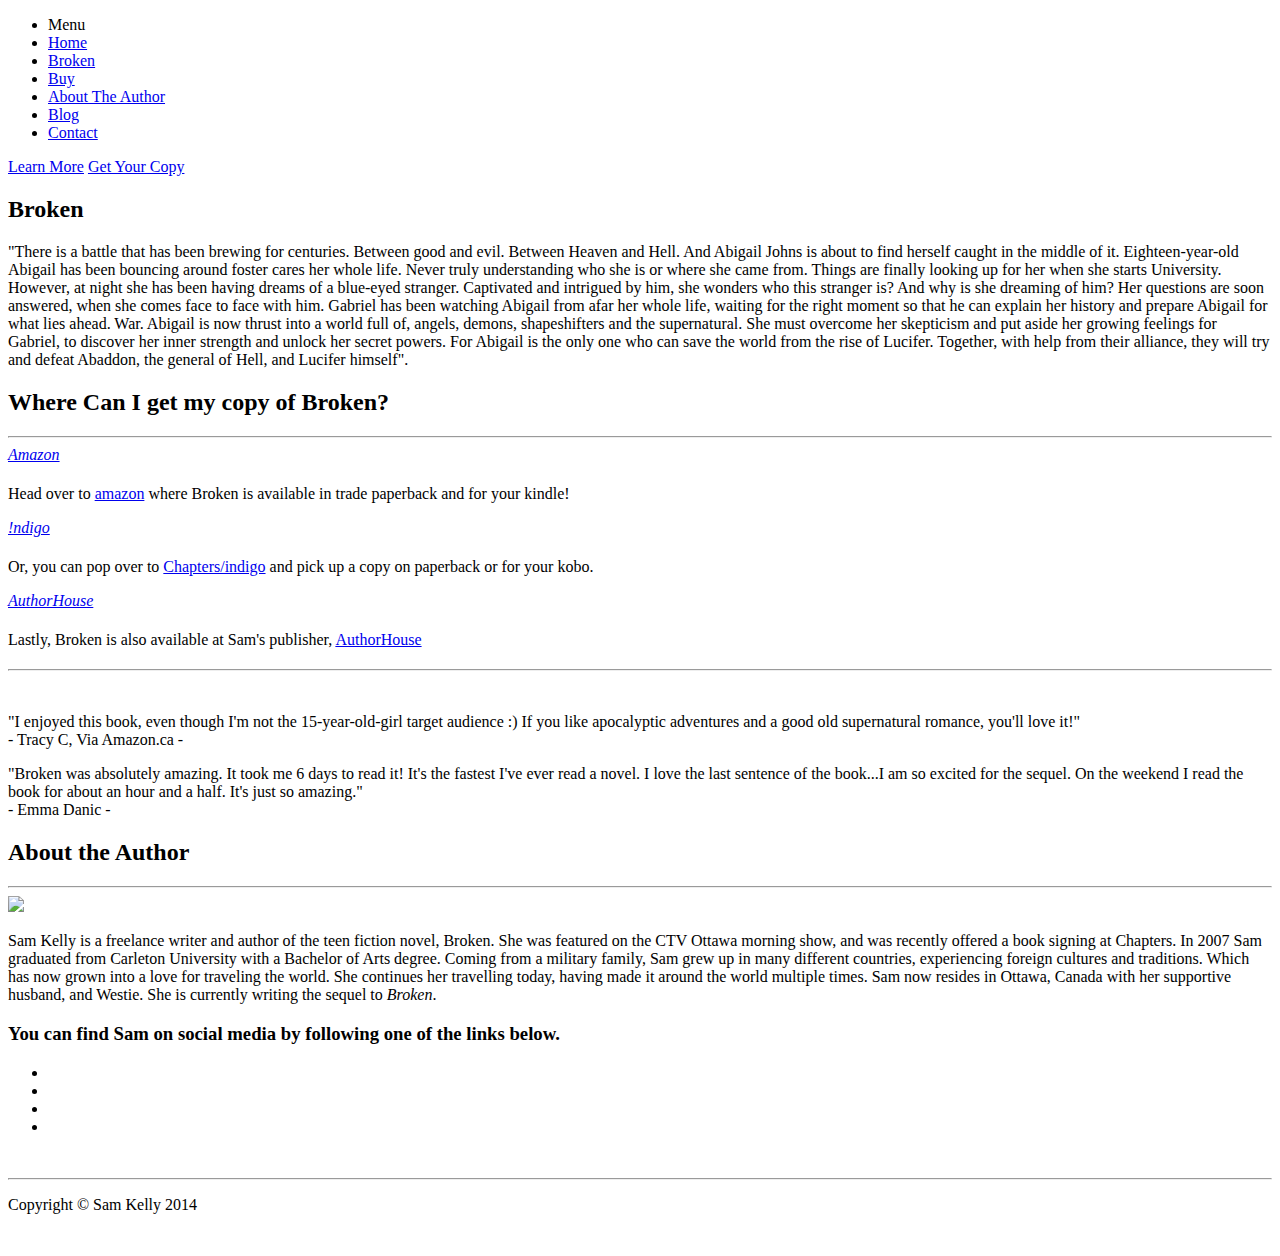
==== index.html @ 960507c9 "index.html" ====
<!DOCTYPE html>
<html lang="en">
  <head>
    <meta charset="utf-8">
    <meta name="viewport" content="width=device-width, initial-scale=1.0">
    <meta name="description" content="">
    <meta name="author" content="">

    <title>Broken By Sam Kelly</title>

    <!-- Bootstrap core CSS -->
    <link href="css/bootstrap.css" rel="stylesheet">

    <!-- Add custom CSS here -->
    <link href="css/style.css" rel="stylesheet">
    <link href="font-awesome/css/font-awesome.min.css" rel="stylesheet">
  </head>

  <body>

    <!-- Side Menu -->
    <a id="menu-toggle" href="#" class="btn btn-primary btn-lg toggle"><i class="icon-reorder"></i></a>
    <div id="sidebar-wrapper">
      <ul class="sidebar-nav">
        <a id="menu-close" href="#" class="btn btn-default btn-lg pull-right toggle"><i class="icon-remove"></i></a>
        <li class="sidebar-brand">Menu</li>
        <li><a href="#top">Home</a></li>
        <li><a href="#intro">Broken</a></li>
        <li><a href="#services">Buy</a></li>
        <li><a href="#portfolio">About The Author</a></li>
        <li><a href="http://www.samkellyauthor.tumblr.com" target="_blank">Blog</a></li>
        <li><a href="#footer">Contact</a></li>
      </ul>
    </div>
    <!-- /Side Menu -->
  
    <!-- Full Page Image Header Area -->
    <div id="top" class="header">
      <div class="vert-text">
        <a href="#intro" id="btn-learn" class="btn btn-default btn-lg">Learn More</a>
        <a href="http://www.amazon.ca/dp/1481742116" target="_blank" id="btn-buy" class="btn btn-primary btn-lg">Get Your Copy</a>
      </div>
    </div>
    <!-- /Full Page Image Header Area -->
  
    <!-- Intro -->
    <div id="intro" class="intro">
      <div class="container">
        <div class="row">
          <div class="col-md-8 col-md-offset-2 text-center">
            <h2>Broken</h2>
            <p class="lead">"There is a battle that has been brewing for centuries. Between good and evil. Between Heaven and Hell. And Abigail Johns is about to find herself caught in the middle of it.

Eighteen-year-old Abigail has been bouncing around foster cares her whole life. Never truly understanding who she is or where she came from. Things are finally looking up for her when she starts University. However, at night she has been having dreams of a blue-eyed stranger. Captivated and intrigued by him, she wonders who this stranger is? And why is she dreaming of him? Her questions are soon answered, when she comes face to face with him.

Gabriel has been watching Abigail from afar her whole life, waiting for the right moment so that he can explain her history and prepare Abigail for what lies ahead.

War.

Abigail is now thrust into a world full of, angels, demons, shapeshifters and the supernatural. She must overcome her skepticism and put aside her growing feelings for Gabriel, to discover her inner strength and unlock her secret powers. For Abigail is the only one who can save the world from the rise of Lucifer.

Together, with help from their alliance, they will try and defeat Abaddon, the general of Hell, and Lucifer himself"<a target="_blank" href="http://join.deathtothestockphoto.com/"></a>.</p>
          </div>
        </div>
      </div>
    </div>
    <!-- /Intro -->
  
    <!-- Services -->
    <div id="services" class="services">
      <div class="container">
        <div class="row">
          <div class="col-md-6 col-md-offset-3 text-center">
            <h2>Where Can I get my copy of Broken?</h2>
            <hr>
          </div>
        </div>
        <div class="row">
          <div class="col-md-2 col-md-offset-3 text-center">
            <div class="service-item">
              <a href="http://www.amazon.ca/dp/1481742116" target="_blank"><i class="service-icon">Amazon</i></a>
              <h4></h4>
              <p>Head over to <a href="http://www.amazon.ca/dp/1481742116" target="_blank">amazon</a> where Broken is available in trade paperback and for your kindle!</p>
            </div>
          </div>
          <div class="col-md-2 text-center">
            <div class="service-item">
              <a href="http://www.chapters.indigo.ca/books/broken/9781481742115-item.html" target="_blank"><i class="service-icon">!ndigo</i></a>
              <h4></h4>
              <p>Or, you can pop over to <a href="http://www.chapters.indigo.ca/books/broken/9781481742115-item.html" target="_blank">Chapters/indigo</a> and pick up a copy on paperback or for your kobo.</p>
            </div>
          </div>
          <div class="col-md-2 text-center">
            <div class="service-item">
              <a href="http://bookstore.authorhouse.com/Products/SKU-000546798/Broken.aspx" target="_blank"><i class="service-icon">AuthorHouse</i></a>
              <h4></h4>
              <p>Lastly, Broken is also available at Sam's publisher, <a href="http://bookstore.authorhouse.com/Products/SKU-000546798/Broken.aspx" target="_blank">AuthorHouse</a></p>
            </div>
          </div>
        </div>
        <div class="row">
          <div class="col-md-8 col-md-offset-2 text-center">
            <h2></h2>
            <hr />
            <br />
            <p class="lead">"I enjoyed this book, even though I'm not the 15-year-old-girl target audience :) If you like apocalyptic adventures and a good old supernatural romance, you'll love it!"<br/>- Tracy C, Via Amazon.ca -</p>
            <p class="lead">"Broken was absolutely amazing. It took me 6 days to read it! It's the fastest I've ever read a novel. I love the last sentence of the book...I am so excited for the sequel. On the weekend I read the book for about an hour and a half. It's just so amazing."
            <br/>- Emma Danic -</p>
          </div>
        </div>
      </div> <!--end of container -->
    </div>
    
    <!-- /Services -->

    <!-- Callout -->
    <!-- /Callout -->

    <!-- Portfolio -->
    <div id ="portfolio" class="portfolio">
      <div class="container">
        <div class="row">
          <div class="col-md-6 col-md-offset-3 text-center">
            <h2>About the Author</h2>
            <hr>
          </div>
        </div>
        <div class="row">
          <div class="col-md-4 col-md-offset-2 text-center">
            <div class="portfolio-item">
              <img class="img-portfolio img-responsive" src="img/samBiopicturesmall.jpg">
            </div>
          </div>
          <div class="col-md-4">
            <div class="portfolio-item text-center">
              <p>
              Sam Kelly is a freelance writer and author of the teen fiction novel, Broken. She was featured on the CTV Ottawa morning show, and was recently offered a book signing at Chapters. In 2007 Sam graduated from Carleton University with a Bachelor of Arts degree. Coming from a military family, Sam grew up in many different countries, experiencing foreign cultures and traditions. Which has now grown into a love for traveling the world. She continues her travelling today, having made it around the world multiple times.
              Sam now resides in Ottawa, Canada with her supportive husband, and Westie. She is currently writing the sequel to <i>Broken</i>.
              </p>
            </div>
          </div>
        </div>
        
      </div>
    </div>
    <!-- /Portfolio -->

    <!-- Call to Action -->
   
    <!-- /Call to Action -->

  <!-- Footer -->
    <footer>
      <div class="container" id="footer">
        <div class="row">
          
          <!-- Contact shit 
          <div class="col-md-4 col-md-offset-4 text-center">
            <h2>Contact Sam</h2>
          </div>
        </div> 

        <br/>   
          
        <div class="row">
          <div class="col-md-4 col-md-offset-1">  
            <form role="form">
              
              <div class="form-group">
                <label for="inputname">Your Name</label>
                <input type="text" class="form-control" id="inputname" placeholder="Name">
              </div>
              <div class="form-group">
                <label for="inputemail">Email address</label>
                <input type="email" class="form-control" id="inputemail" placeholder="Enter email">
              </div>
              <div class="form-group">
                <label for="textarea">Coments</label>
                <textarea type="text" class="form-control" id="textarea" row="3" placeholder="What's on your mind?"></textarea>
              </div>
              <button type="submit" class="btn btn-default" id="sendbtn">Send</button>
            </form>
          </div>  
             -->
          <div class="col-md-4 col-md-offset-4 text-center">
            <h3>You can find Sam on social media by following one of the links below.</h3>
              <ul class="list-inline">
                <li><a href="mailto:samkelly29@hotmail.com" target="_blank"><i class="icon-envelope-alt icon-2x"></i></a></li>
                <li><a href="https://www.facebook.com/SamKellyAuthor" target="_blank"><i class="icon-facebook icon-2x"></i></a></li>
                <li><i class="icon-twitter icon-2x"></i></li>
                <li><a href="http://www.samkellyauthor.tumblr.com" target="_blank"><i class="icon-tumblr icon-2x"></i></a></li>
              </ul>
          </div>
        </div><!--end of row-->
        <br/>
        <div class="row">
          <div class="col-md-6 col-md-offset-3 text-center">
            <hr>
            <p>Copyright &copy; Sam Kelly 2014</p>
            <br/>
          </div>
        </div>
      </div><!--end of footer container-->
    </footer><!--end of footer-->
    <!-- /Footer -->

  <!-- Bootstrap core JavaScript -->
  <!-- Placed at the end of the document so the pages load faster -->
  <script src="js/jquery.js"></script>
  <script src="js/bootstrap.js"></script>

  <!-- Custom JavaScript for the Side Menu - Put in a custom JS file if you want to clean this up -->
  <script>
      $("#menu-close").click(function(e) {
          e.preventDefault();
          $("#sidebar-wrapper").toggleClass("active");
      });
  </script>
  <script>
      $("#menu-toggle").click(function(e) {
          e.preventDefault();
          $("#sidebar-wrapper").toggleClass("active");
      });
  </script>
  <script>
    $(function() {
        $('a[href*=#]:not([href=#])').click(function() {
          if (location.pathname.replace(/^\//,'') == this.pathname.replace(/^\//,'') 
              || location.hostname == this.hostname) {

            var target = $(this.hash);
            target = target.length ? target : $('[name=' + this.hash.slice(1) +']');
            if (target.length) {
              $('html,body').animate({
                scrollTop: target.offset().top
              }, 1000);
              return false;
            }
          }
        });
      });
    </script>


  </body>

</html>
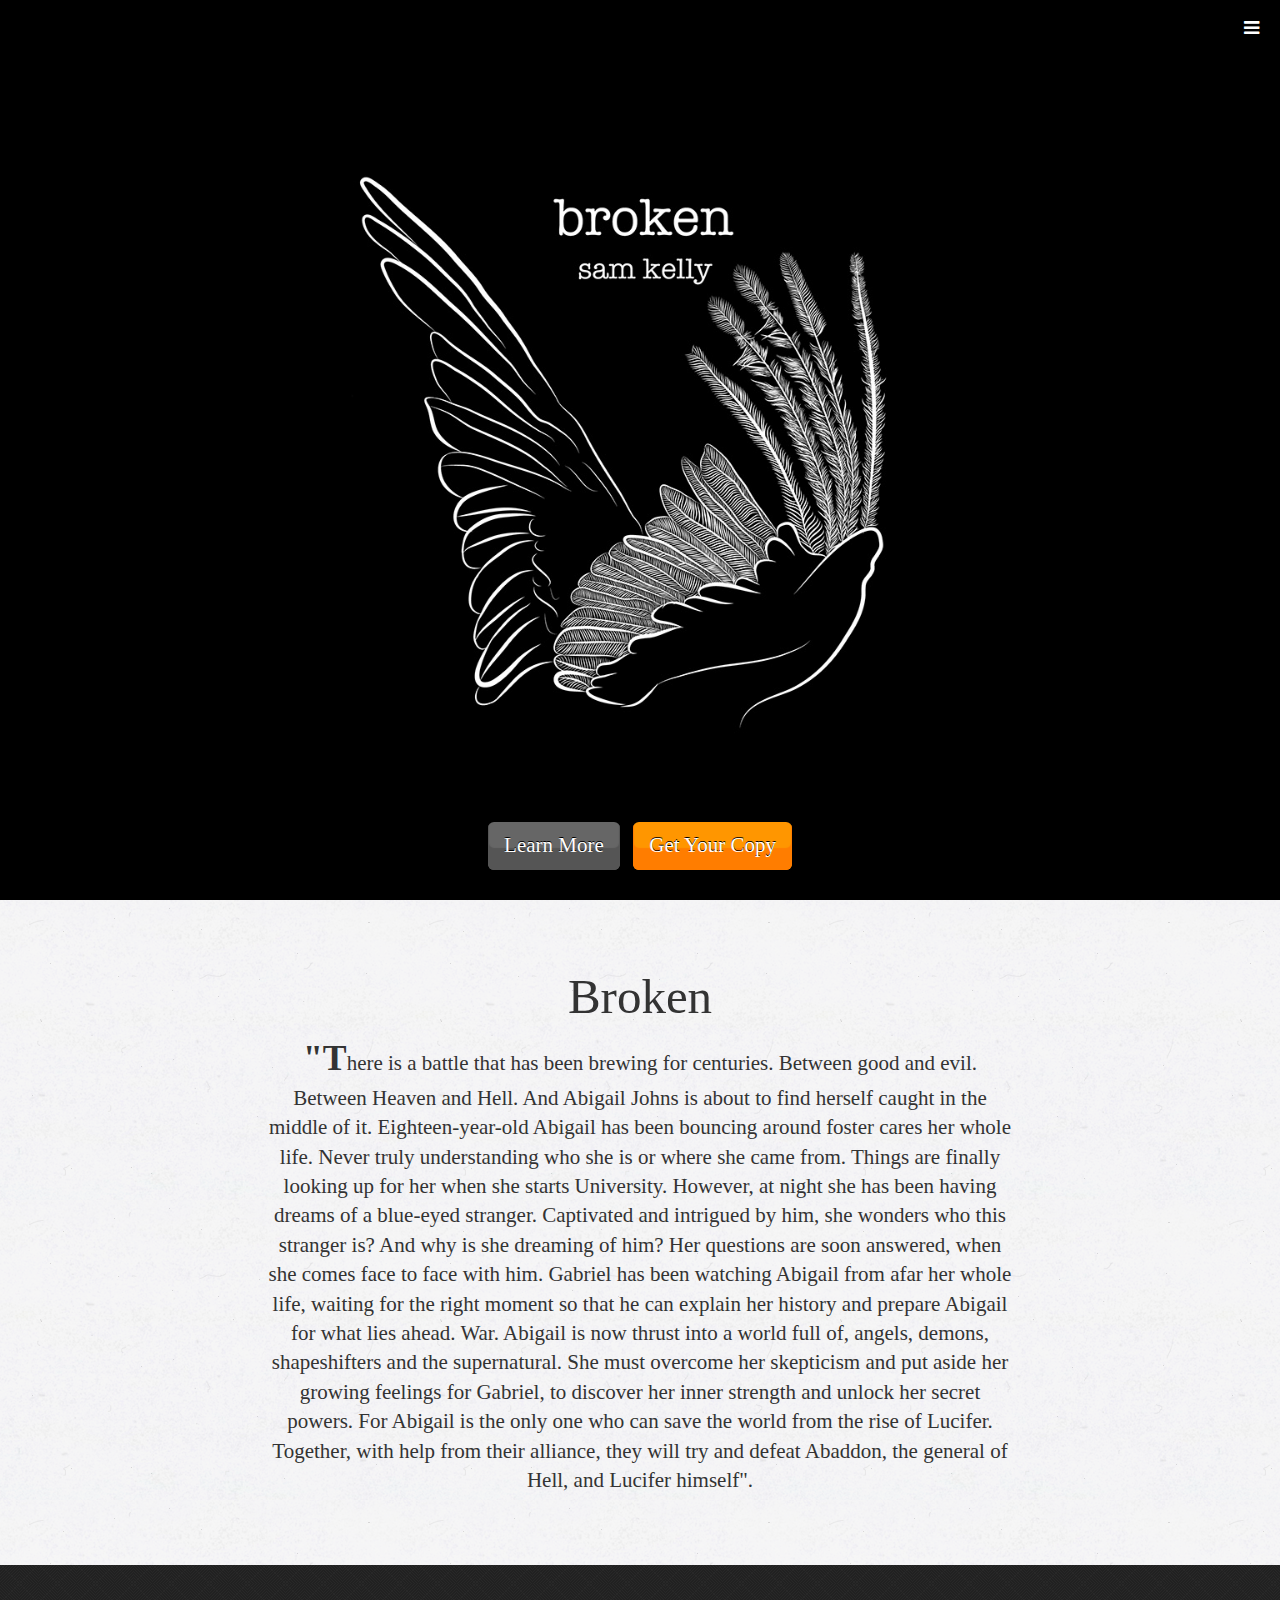
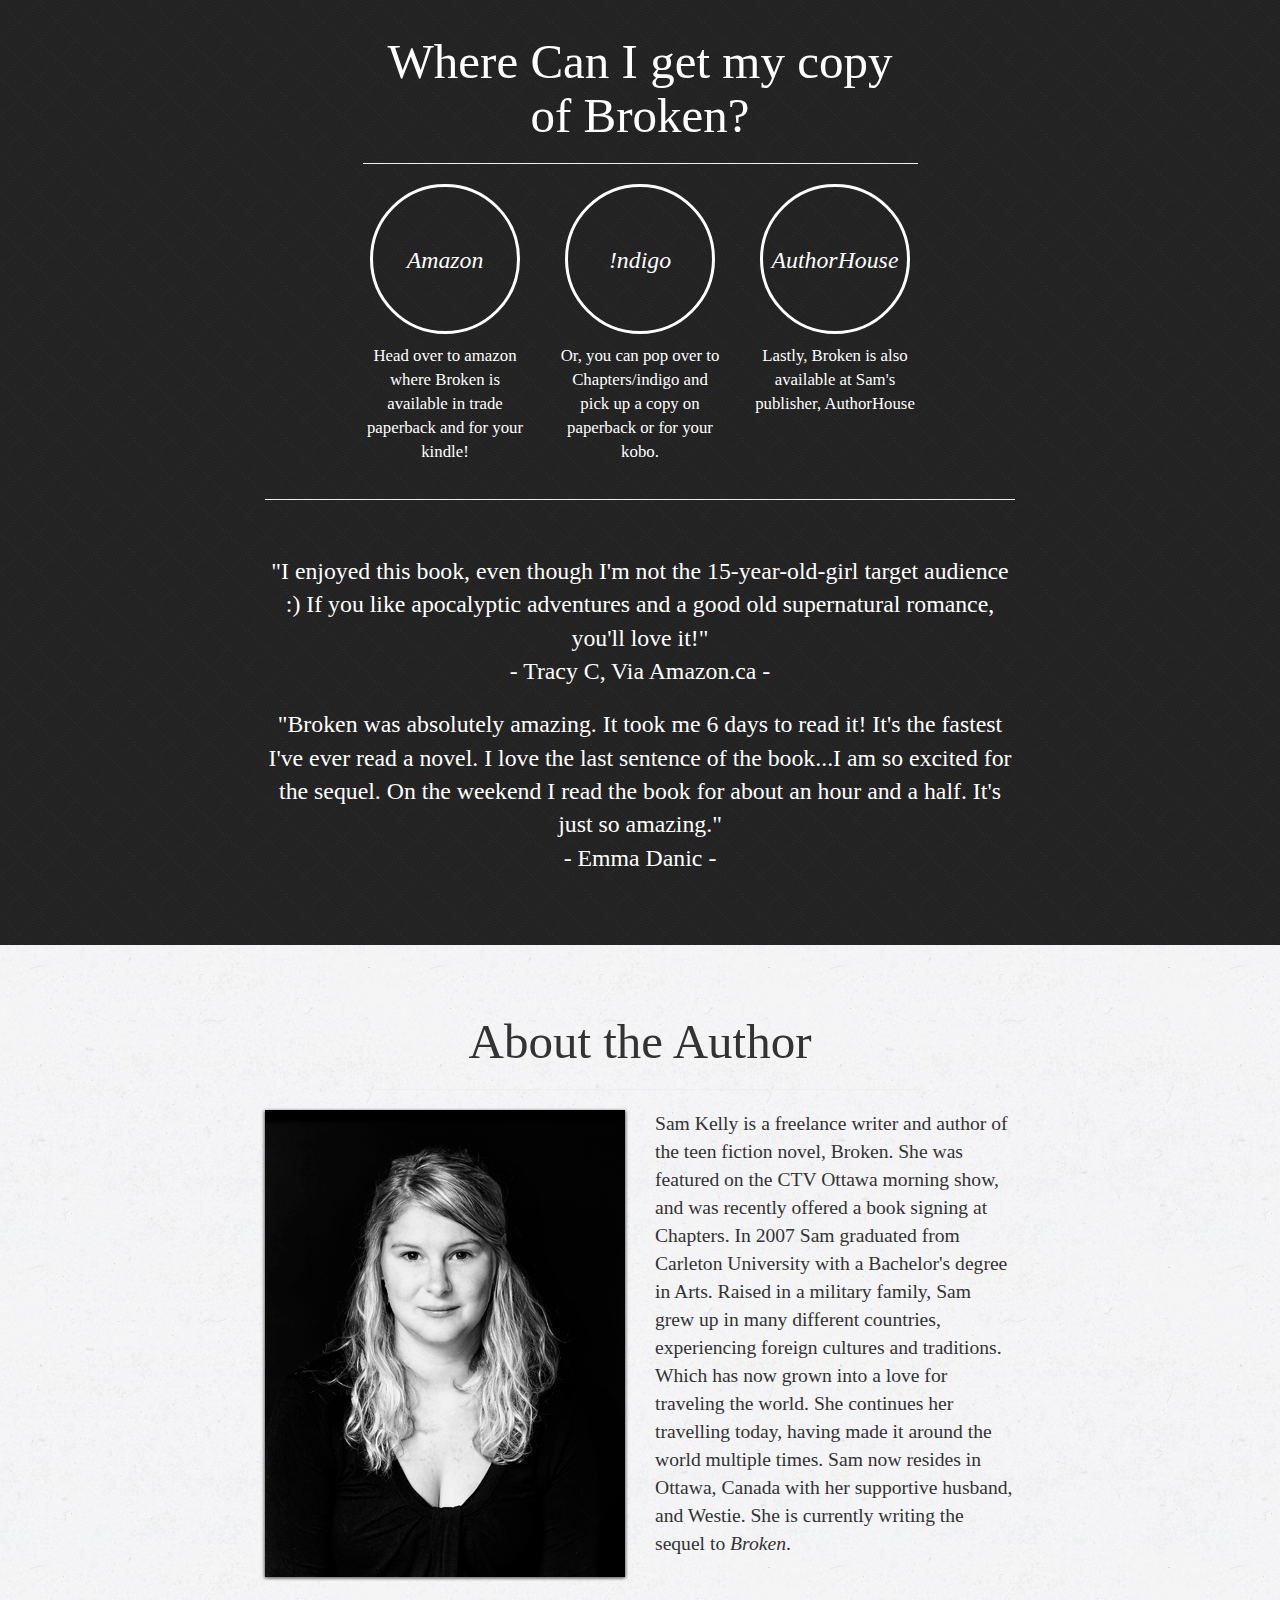
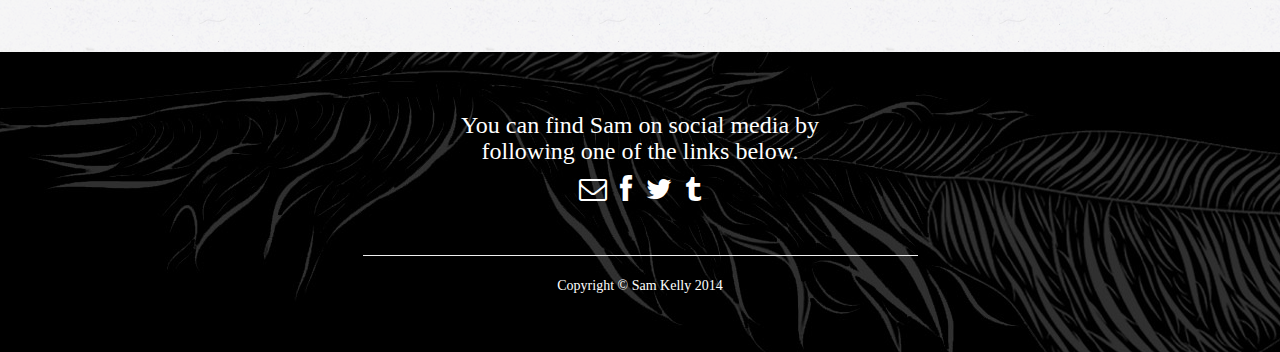
==== commit df1b35fc: "Bio Edit" ====
--- a/index.html
+++ b/index.html
@@ -134,7 +134,7 @@
           <div class="col-md-4">
             <div class="portfolio-item text-center">
               <p>
-              Sam Kelly is a freelance writer and author of the teen fiction novel, Broken. She was featured on the CTV Ottawa morning show, and was recently offered a book signing at Chapters. In 2007 Sam graduated from Carleton University with a Bachelor of Arts degree. Coming from a military family, Sam grew up in many different countries, experiencing foreign cultures and traditions. Which has now grown into a love for traveling the world. She continues her travelling today, having made it around the world multiple times.
+              Sam Kelly is a freelance writer and author of the teen fiction novel, Broken. She was featured on the CTV Ottawa morning show, and was recently offered a book signing at Chapters. In 2007 Sam graduated from Carleton University with a Bachelor's degree in Arts. Raised in a military family, Sam grew up in many different countries, experiencing foreign cultures and traditions. Which has now grown into a love for traveling the world. She continues her travelling today, having made it around the world multiple times.
               Sam now resides in Ottawa, Canada with her supportive husband, and Westie. She is currently writing the sequel to <i>Broken</i>.
               </p>
             </div>
--- a/css/style.css
+++ b/css/style.css
@@ -0,0 +1,356 @@
+/* Background images courtesy of www.subtlepatterns.com 
+    awesome stuff there. Check em out! */
+
+/* Global Styles */
+
+html,
+body {
+  height: 100%;
+  width: 100%;
+  font-family: Times, serif;
+}
+
+a {
+  outline: 0;
+}
+a:hover, a:active, a:focus {
+  outline: 0;
+}
+
+h1,h2,h3,h4,h5,h6 {
+  font-family: Times, serif;
+}
+
+h2 {
+  font-size: 3.5em;
+}
+
+.vert-text {
+  display: table-cell;
+  vertical-align: middle;
+  text-align: center;
+}
+
+.vert-text h1 {
+  padding: 0;
+  margin: 0;
+  font-size: 5.5em;
+  font-weight: 700;
+  font-family: Times, serif;
+}
+
+/* Side Menu */
+
+#sidebar-wrapper {
+  margin-right: -250px;
+  right: 0;
+  width: 250px;
+  background: rgba(74,74,74,1);
+  position: fixed;
+  height: 100%;
+  overflow-y: auto;
+  z-index: 1000;
+  -webkit-transition: all 0.4s ease 0s;
+  -moz-transition: all 0.4s ease 0s;
+  -ms-transition: all 0.4s ease 0s;
+  -o-transition: all 0.4s ease 0s;
+  transition: all 0.4s ease 0s;
+}
+
+.sidebar-nav {
+  position: absolute;
+  top: 0;
+  width: 250px;
+  list-style: none;
+  margin: 0;
+  padding: 0;
+}
+
+.sidebar-nav li {
+  line-height: 40px;
+  text-indent: 20px;
+}
+
+.sidebar-nav li a {
+  font-size: 1.2em;
+  color: #fff;
+  display: block;
+  text-decoration: none;
+}
+
+.sidebar-nav li a:hover {
+  color: #fff;
+  background: rgba(255,255,255,0.2);
+  text-decoration: none;
+  text-shadow: 0 0 2px #000;
+}
+
+.sidebar-nav li a:active,
+.sidebar-nav li a:focus {
+  text-decoration: none;
+}
+
+.sidebar-nav > .sidebar-brand {
+  height: 55px;
+  line-height: 55px;
+  font-size: 18px;
+  color: #fff;
+
+}
+
+.sidebar-nav > .sidebar-brand a {
+  color: #fff;
+}
+
+.sidebar-nav > .sidebar-brand a:hover {
+  color: #fff;
+  background: none;
+}
+
+#menu-toggle {
+  top: 0;
+  right: 0;
+  position: fixed;
+  z-index: 1;
+  background-color: #000;
+  border: 0px solid #999;
+}
+
+#sidebar-wrapper.active {
+  right: 250px;
+  width: 250px;
+  -webkit-transition: all 0.4s ease 0s;
+  -moz-transition: all 0.4s ease 0s;
+  -ms-transition: all 0.4s ease 0s;
+  -o-transition: all 0.4s ease 0s;
+  transition: all 0.4s ease 0s;
+}
+
+.toggle {
+  margin: 5px 5px 0 0;
+}
+i.icon-reorder {
+  vertical-align: middle;
+}
+i.icon-remove {
+  color: #999;
+  vertical-align: middle;
+}
+
+/* Full Page Image Header Area */
+
+.header {
+  display: table;
+  height: 100%;
+  width: 100%;
+  position: relative;
+  background: url(../img/bg-broken.jpg) no-repeat center center fixed; 
+  -webkit-background-size: cover;
+  -moz-background-size: cover;
+  -o-background-size: cover;
+  background-size: cover;
+}
+
+.header .vert-text {
+  vertical-align: bottom;
+}
+#coverh1 {
+  font-size: 1em;
+  color: rgba(255, 255, 255, 1);
+  font-family: Times, serif;
+  text-shadow:
+    -1px -1px 0 #000,
+    1px -1px 0 #000,
+    -1px 1px 0 #000,
+    1px 1px 0 #000;
+}
+
+#btn-learn {
+  font-size: 1.5em;
+  background-color: #666;
+  color: #fff;
+  border: 0px solid black;
+  margin: 0 5px 30px 15px;
+  font-family: Times, serif;
+  text-shadow: 0 -1px 0px #000;
+  box-shadow: inset 0 -21px 1px 1px #555;
+  
+}
+
+#btn-buy {
+  font-size: 1.5em;
+  background-color: rgba(255,150,0,1);
+  border: 0px solid black;
+  margin: 0 15px 30px 5px;
+  font-family: Times, serif;
+  text-shadow: 0 -1px 0 #000;
+  box-shadow: inset 0 -21px 1px 1px rgba(255,125,0,1);
+}
+
+#btn-learn:hover {
+  text-shadow: 1px 3px 4px #000;
+}
+#btn-buy:hover {
+  text-shadow: 1px 1px 2px #000;
+}
+/* Intro */
+
+.intro {
+  background: url(../img/dust.png);
+  padding: 50px 0;
+}
+
+.intro p:first-letter {
+  font-weight: bold;
+  font-size: 1.7em;
+}
+
+/* Services */
+
+.services {
+  background: url(../img/black_lozenge.png);
+  opacity: 0.97;
+  padding: 50px 0;
+  color: #ffffff;
+}
+
+.service-item {
+  margin-bottom: 15px;
+}
+.service-item p {
+  font-size: 1.2em;
+}
+
+i.service-icon {
+  border: 3px solid #ffffff;
+  border-radius: 50%;
+  display: inline-block;
+  font-size: 1.7em;
+  width: 150px;
+  height: 150px;
+  line-height: 147px;
+  vertical-align: middle; 
+  text-align: center;
+  transition: all .1s ease-in-out;
+}
+
+a {
+  color: #fff;
+}
+
+a:visited {
+  color: #fff;
+}
+
+i.service-icon:hover {
+  font-size: 1.9em;
+  color: #fff;
+  border: 0;
+}
+
+.services p.lead {
+  margin-top: 15px;
+  font-size: 1.7em;
+}
+
+/* Callout */
+
+/* Portfolio */
+
+.portfolio {
+  background: url(../img/dust.png);
+  padding: 50px 0;
+}
+
+.portfolio-item {
+  margin-bottom: 25px;
+}
+
+.portfolio-item p  {
+  text-align: left;
+  font-size: 1.4em;
+}
+
+
+.img-portfolio {
+  margin: 0 auto;
+  box-shadow: 1px 1px 3px #777, -1px 1px 3px #777;
+}
+
+
+/* Call to Action */
+
+/* Footer */
+
+footer {
+  background: url(../img/bookmarkfront3.jpg) center;
+  min-height: 300px;
+  padding-top: 40px;
+  color: #fff;
+}
+
+footer a {
+  transition: all 0.2s ease-in-out 0s;
+}
+
+
+footer a:hover {
+  text-decoration: none;
+  font-size: 1.2em;
+  color: #fff;
+}
+
+#footer {
+  height: 100%;
+}
+
+form {
+  padding-top:;
+}
+form label {
+  font-size: 1.1em;
+  font-weight: normal;
+}
+
+#inputname {
+  border-radius: 8px;
+}
+
+#inputemail {
+  border-radius: 8px;
+}
+
+#textarea {
+  border-radius: 8px;
+}
+
+#sendbtn {
+  border-radius: 8px;
+}
+
+/*  Media Query for mobile */
+ @media screen and (max-width: 640px) {
+  #sidebar-wrapper {
+    height: 100px;
+    overflow-y: hidden; 
+    border-bottom-left-radius: 8px; 
+  }
+
+  #btn-learn {
+    font-size: 1.1em;
+  }
+  #btn-buy {
+    font-size: 1.1em;
+  }
+  i.service-icon {
+    font-size: 1.4em;
+  }
+
+  .portfolio-item p {
+    font-size: 1.1em;
+  }
+
+
+ }
+
+ 
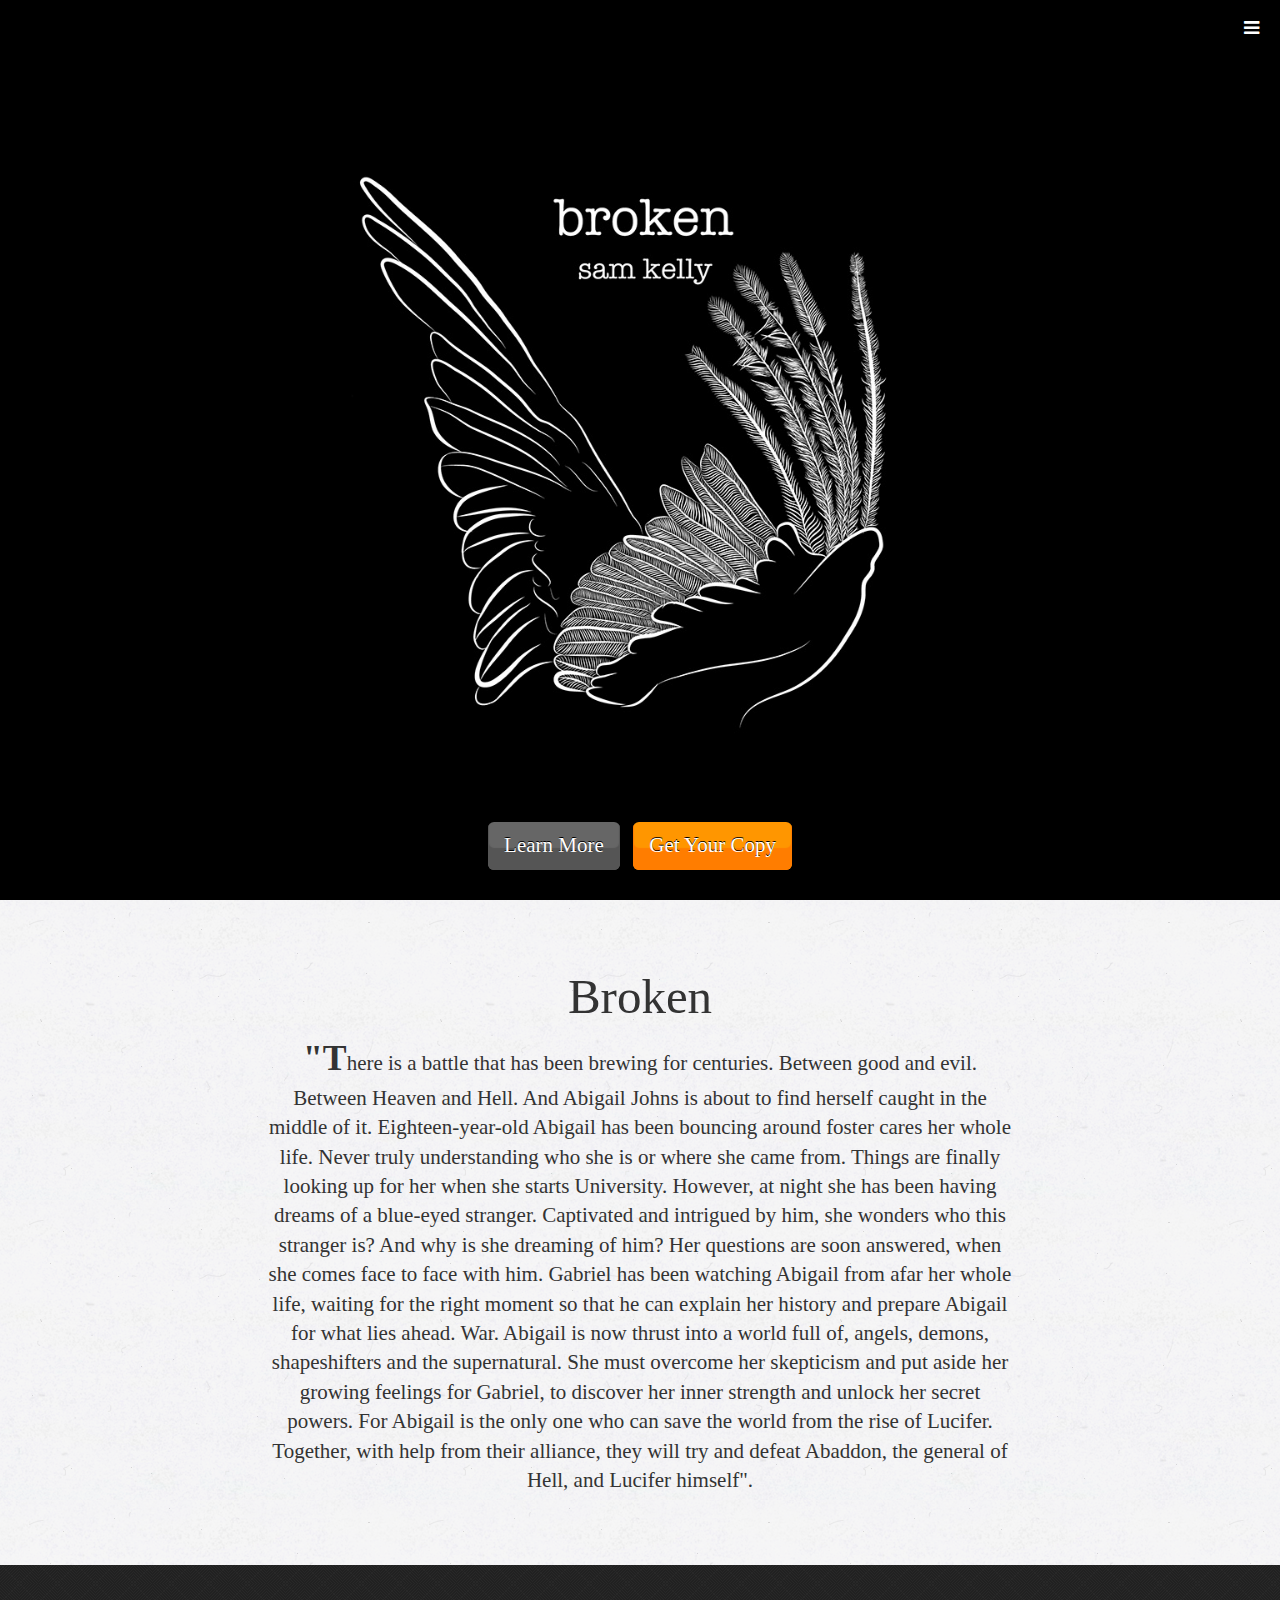
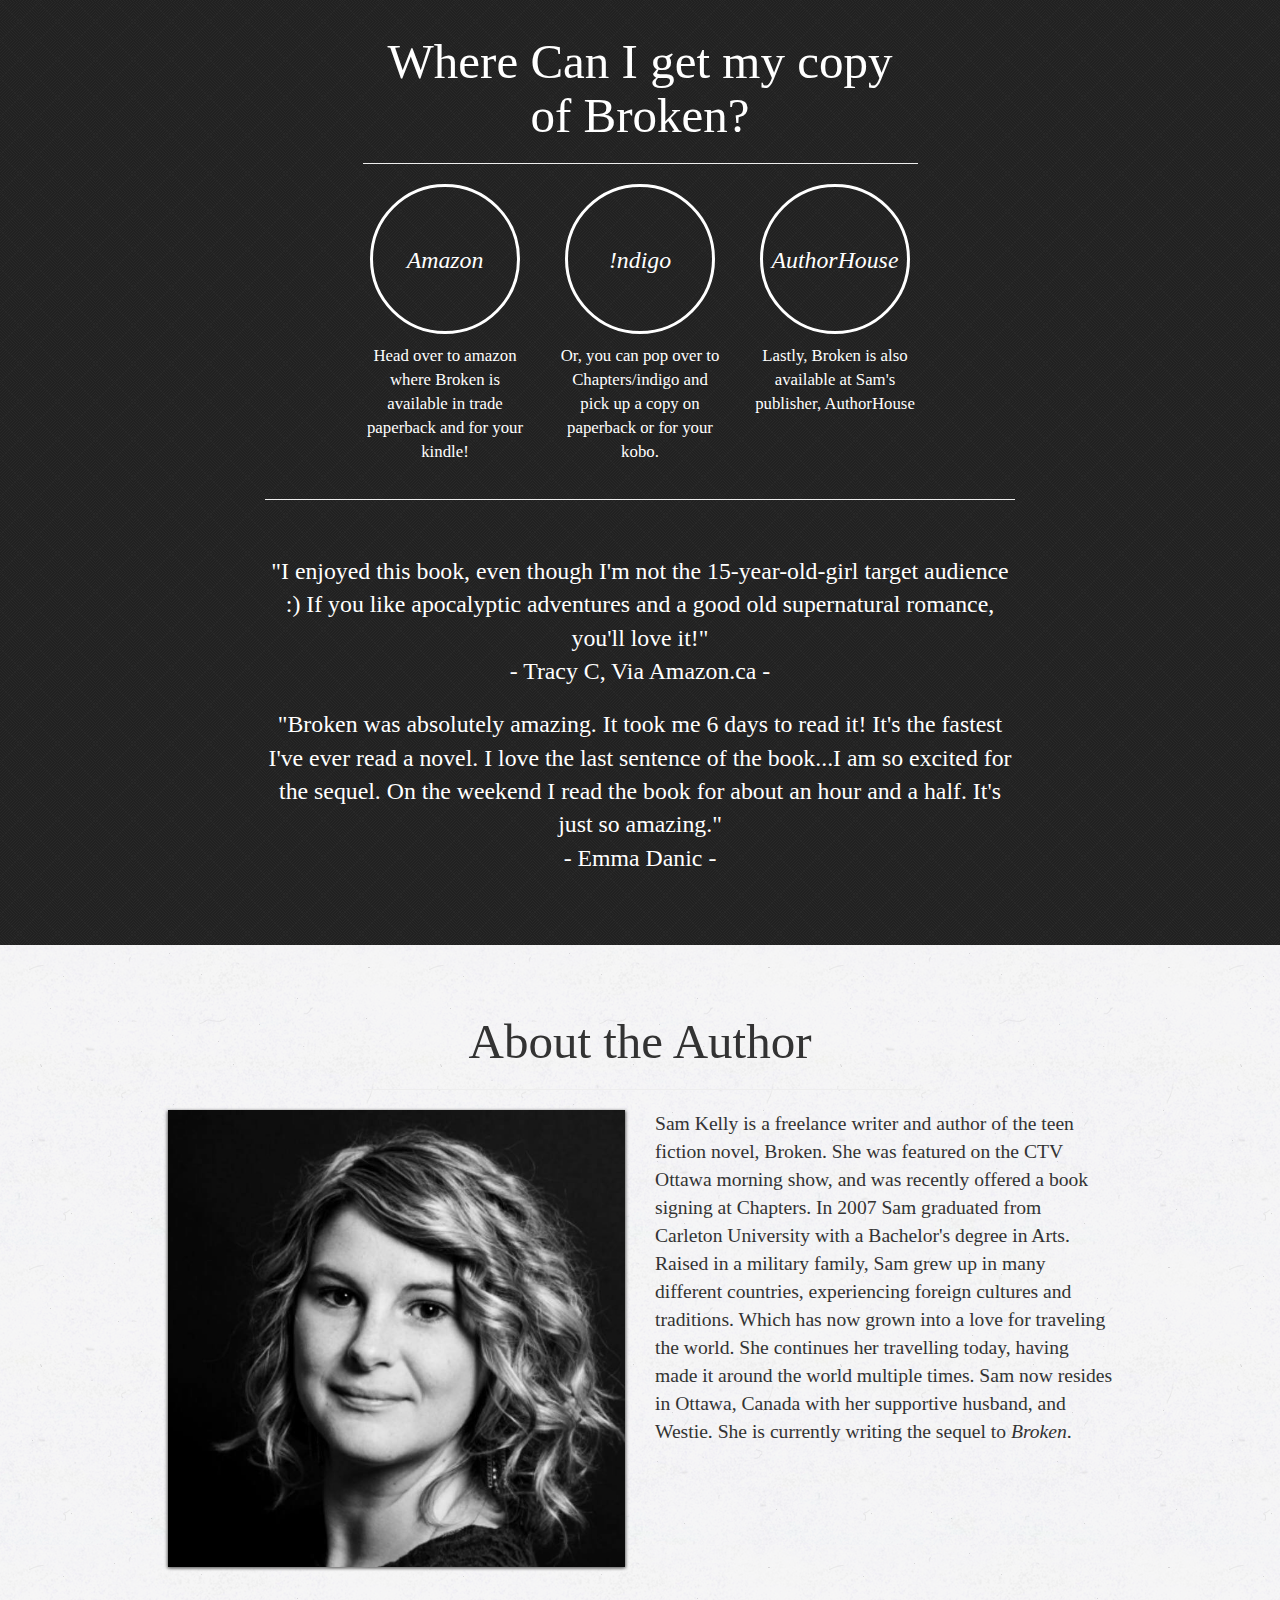
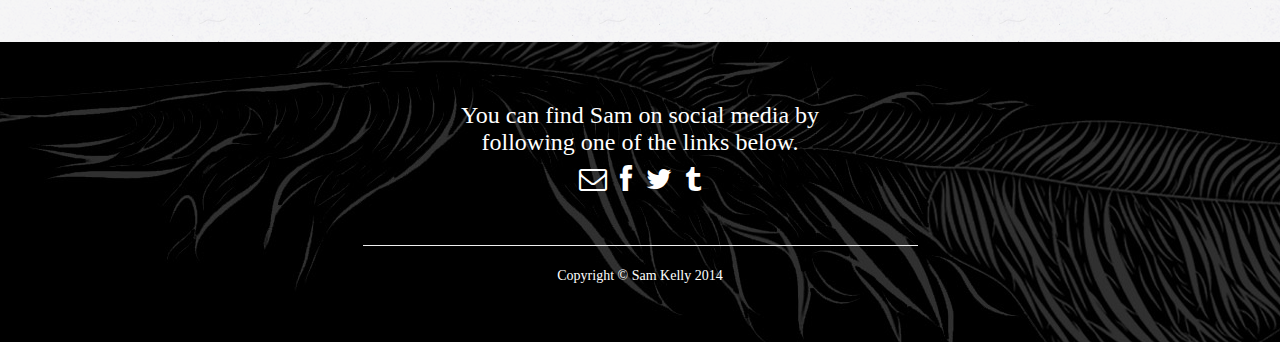
==== commit 4aa33255: "bio pic" ====
--- a/index.html
+++ b/index.html
@@ -126,12 +126,12 @@
           </div>
         </div>
         <div class="row">
-          <div class="col-md-4 col-md-offset-2 text-center">
+          <div class="col-md-5 col-md-offset-1 text-center">
             <div class="portfolio-item">
-              <img class="img-portfolio img-responsive" src="img/samBiopicturesmall.jpg">
-            </div>
-          </div>
-          <div class="col-md-4">
+              <img class="img-portfolio img-responsive" src="img/sampic2016.jpg">
+            </div>
+          </div>
+          <div class="col-md-5">
             <div class="portfolio-item text-center">
               <p>
               Sam Kelly is a freelance writer and author of the teen fiction novel, Broken. She was featured on the CTV Ottawa morning show, and was recently offered a book signing at Chapters. In 2007 Sam graduated from Carleton University with a Bachelor's degree in Arts. Raised in a military family, Sam grew up in many different countries, experiencing foreign cultures and traditions. Which has now grown into a love for traveling the world. She continues her travelling today, having made it around the world multiple times.
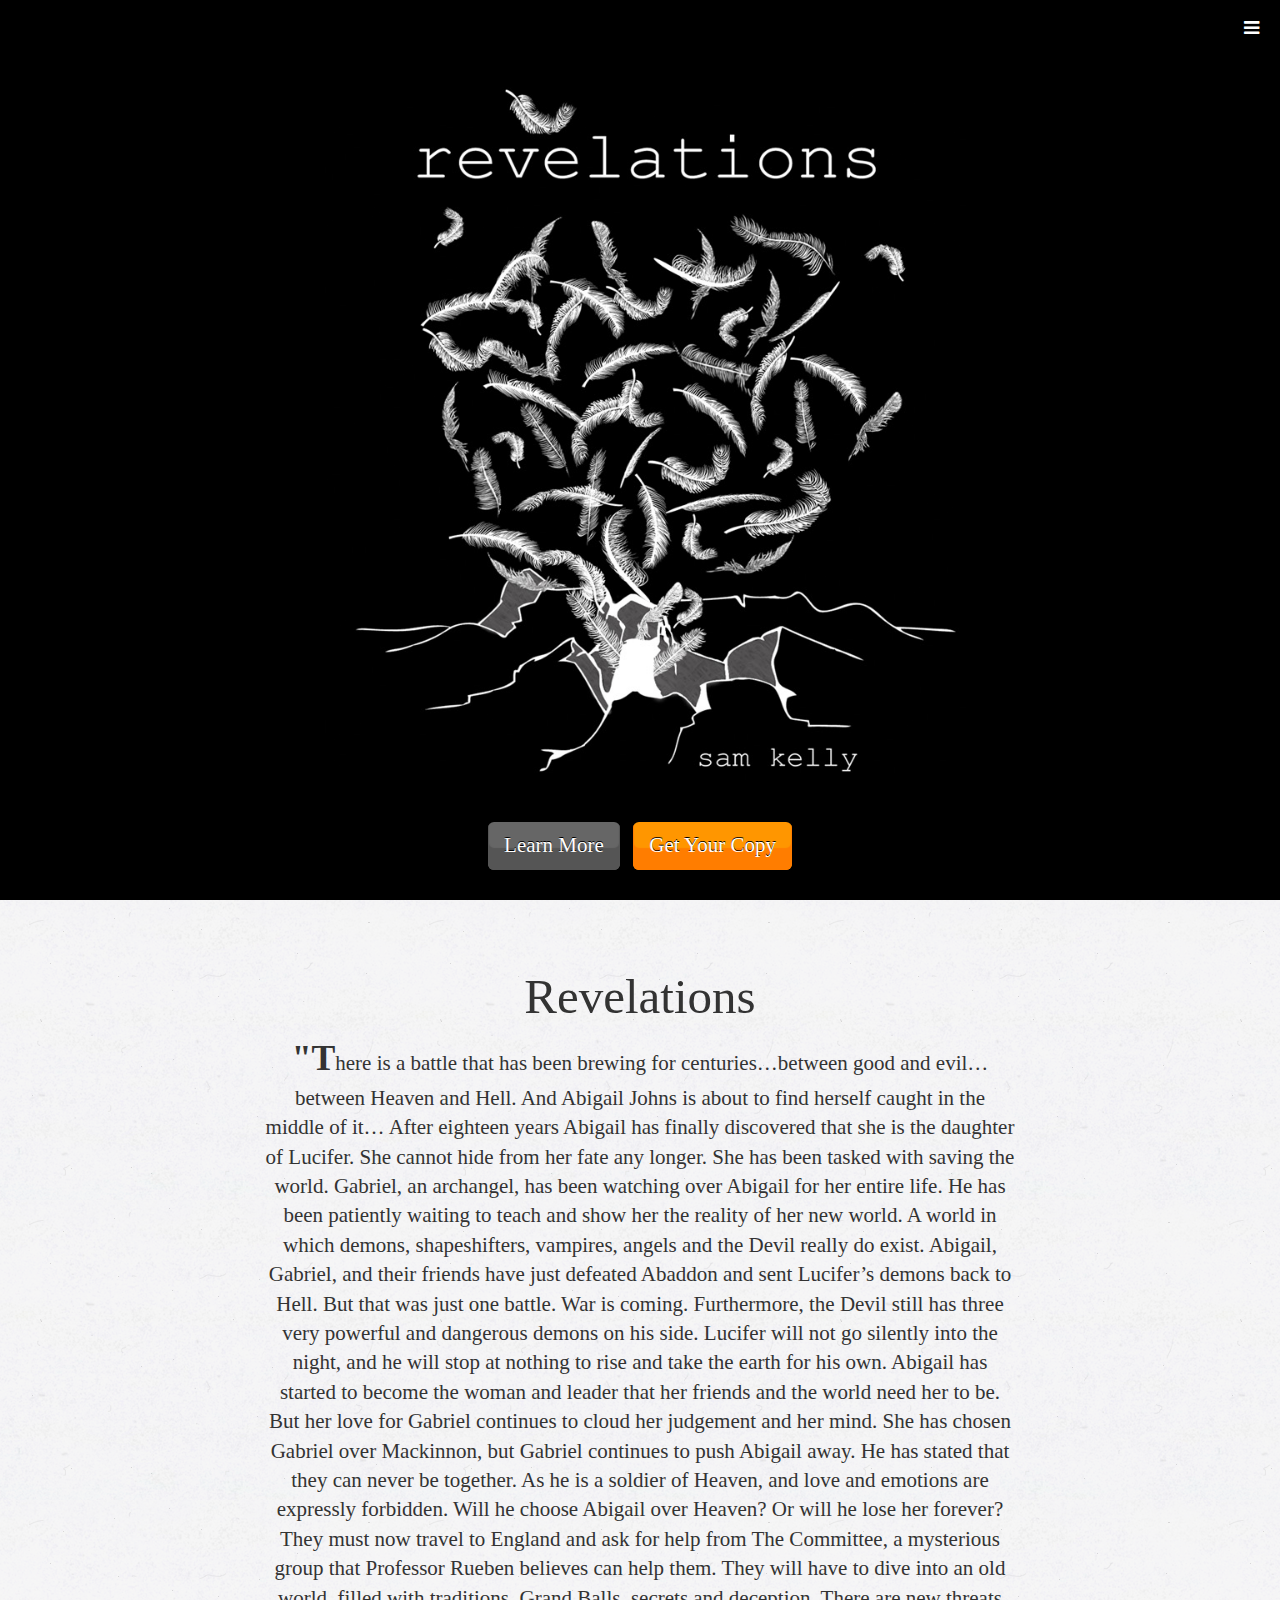
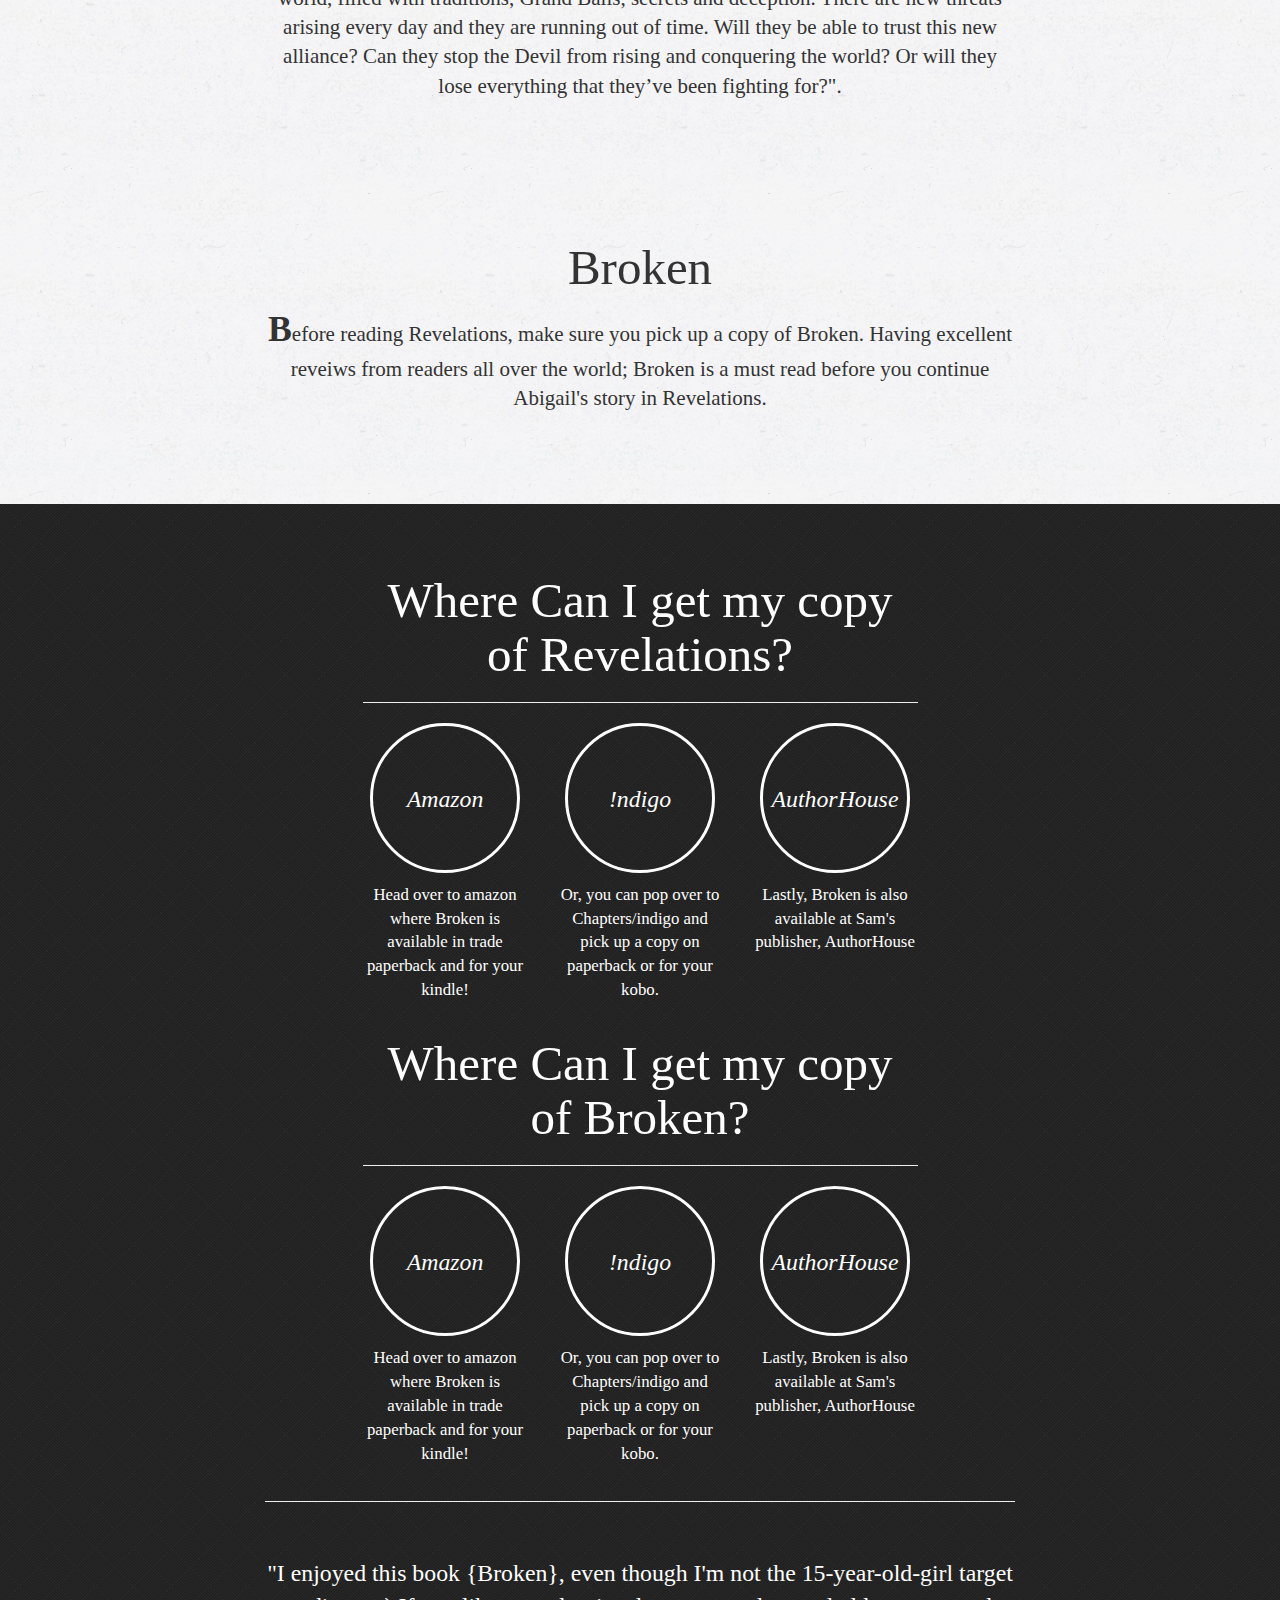
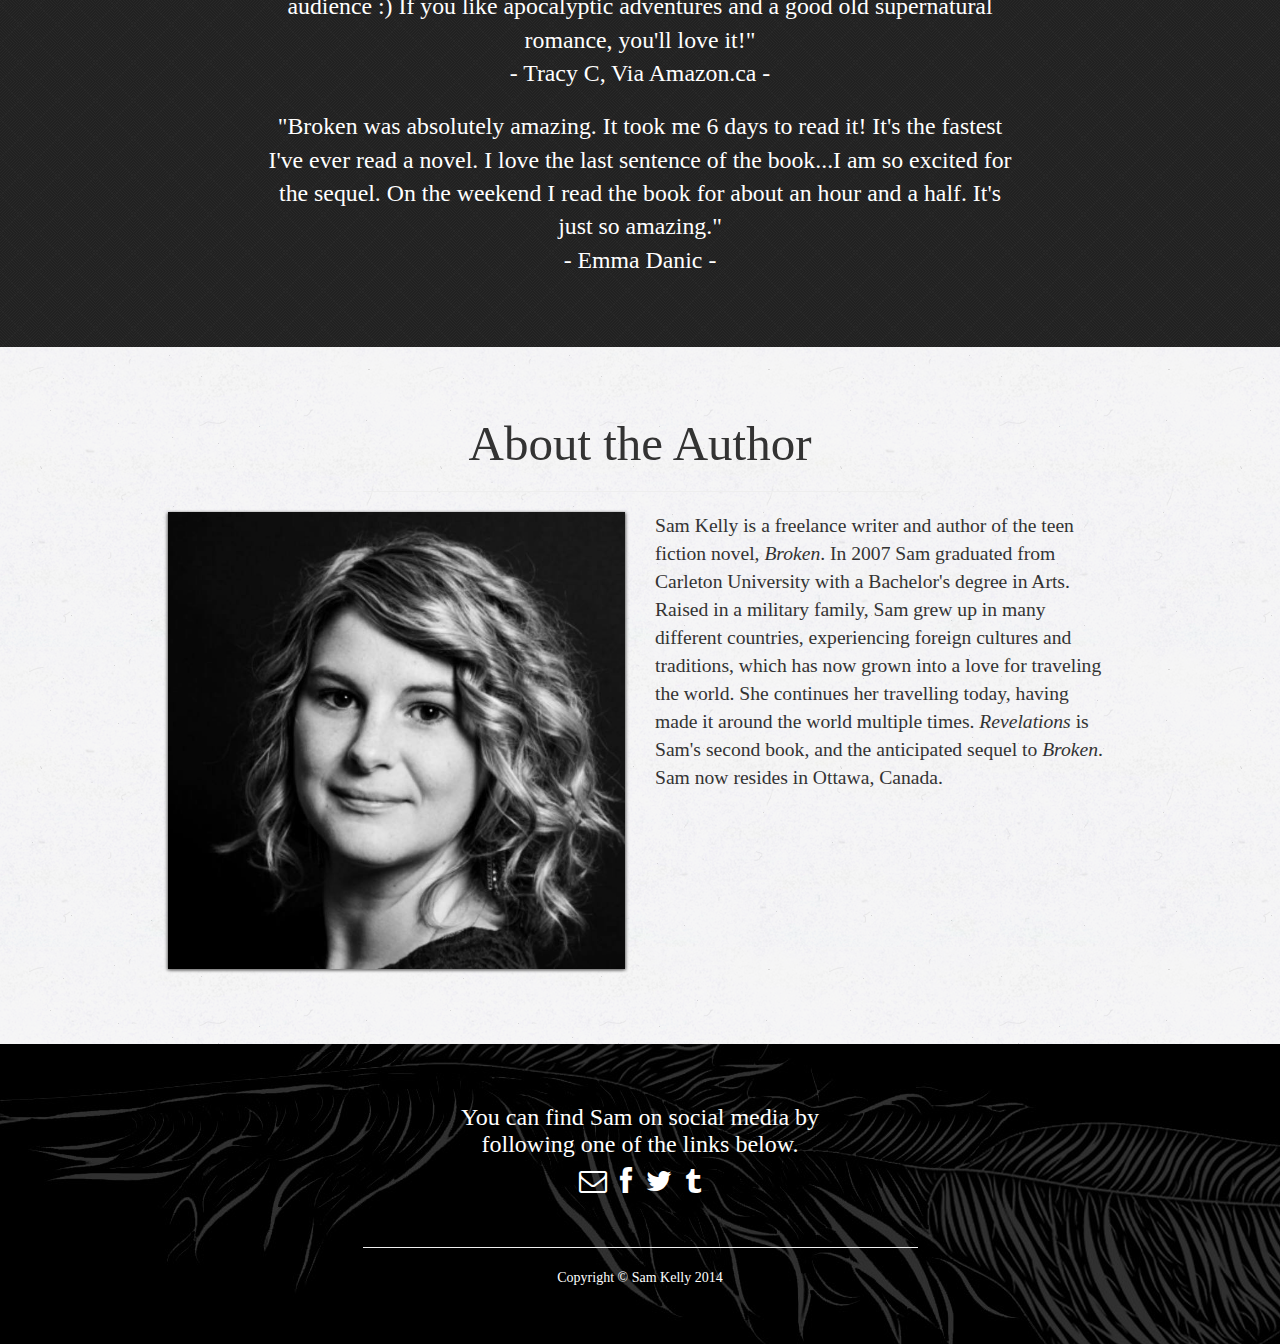
==== commit df471b4d: "Revelations Update" ====
--- a/index.html
+++ b/index.html
@@ -6,7 +6,7 @@
     <meta name="description" content="">
     <meta name="author" content="">
 
-    <title>Broken By Sam Kelly</title>
+    <title>Revelation By Sam Kelly</title>
 
     <!-- Bootstrap core CSS -->
     <link href="css/bootstrap.css" rel="stylesheet">
@@ -25,7 +25,8 @@
         <a id="menu-close" href="#" class="btn btn-default btn-lg pull-right toggle"><i class="icon-remove"></i></a>
         <li class="sidebar-brand">Menu</li>
         <li><a href="#top">Home</a></li>
-        <li><a href="#intro">Broken</a></li>
+        <li><a href="#intro">Revelations</a></li>
+        <li><a href="#broken">Broken</a></li>
         <li><a href="#services">Buy</a></li>
         <li><a href="#portfolio">About The Author</a></li>
         <li><a href="http://www.samkellyauthor.tumblr.com" target="_blank">Blog</a></li>
@@ -38,7 +39,7 @@
     <div id="top" class="header">
       <div class="vert-text">
         <a href="#intro" id="btn-learn" class="btn btn-default btn-lg">Learn More</a>
-        <a href="http://www.amazon.ca/dp/1481742116" target="_blank" id="btn-buy" class="btn btn-primary btn-lg">Get Your Copy</a>
+        <a href="https://www.amazon.ca/Revelations-Sam-Kelly/dp/152460867X/ref=sr_1_1?s=books&ie=UTF8&qid=1473125250&sr=1-1&keywords=sam+kelly+revelations" target="_blank" id="btn-buy" class="btn btn-primary btn-lg">Get Your Copy</a>
       </div>
     </div>
     <!-- /Full Page Image Header Area -->
@@ -48,18 +49,31 @@
       <div class="container">
         <div class="row">
           <div class="col-md-8 col-md-offset-2 text-center">
+            <h2>Revelations</h2>
+            <p class="lead">"There is a battle that has been brewing for centuries…between good and evil…between Heaven and Hell. And Abigail Johns is about to find herself caught in the middle of it…
+
+After eighteen years Abigail has finally discovered that she is the daughter of Lucifer. She cannot hide from her fate any longer. She has been tasked with saving the world. Gabriel, an archangel, has been watching over Abigail for her entire life. He has been patiently waiting to teach and show her the reality of her new world. A world in which demons, shapeshifters, vampires, angels and the Devil really do exist.
+
+Abigail, Gabriel, and their friends have just defeated Abaddon and sent Lucifer’s demons back to Hell. But that was just one battle. War is coming. Furthermore, the Devil still has three very powerful and dangerous demons on his side. Lucifer will not go silently into the night, and he will stop at nothing to rise and take the earth for his own.
+
+Abigail has started to become the woman and leader that her friends and the world need her to be. But her love for Gabriel continues to cloud her judgement and her mind. She has chosen Gabriel over Mackinnon, but Gabriel continues to push Abigail away. He has stated that they can never be together. As he is a soldier of Heaven, and love and emotions are expressly forbidden. Will he choose Abigail over Heaven? Or will he lose her forever?
+
+They must now travel to England and ask for help from The Committee, a mysterious group that Professor Rueben believes can help them. They will have to dive into an old world, filled with traditions, Grand Balls, secrets and deception. There are new threats arising every day and they are running out of time. Will they be able to trust this new alliance? Can they stop the Devil from rising and conquering the world? Or will they lose everything that they’ve been fighting for?"<a target="_blank" href="http://join.deathtothestockphoto.com/"></a>.</p>
+          </div>
+        </div>
+      </div>
+    </div>
+    <!-- /Intro -->
+
+     <!-- Intro -->
+    <div id="broken" class="intro">
+      <div class="container">
+        <div class="row">
+          <div class="col-md-8 col-md-offset-2 text-center">
             <h2>Broken</h2>
-            <p class="lead">"There is a battle that has been brewing for centuries. Between good and evil. Between Heaven and Hell. And Abigail Johns is about to find herself caught in the middle of it.
-
-Eighteen-year-old Abigail has been bouncing around foster cares her whole life. Never truly understanding who she is or where she came from. Things are finally looking up for her when she starts University. However, at night she has been having dreams of a blue-eyed stranger. Captivated and intrigued by him, she wonders who this stranger is? And why is she dreaming of him? Her questions are soon answered, when she comes face to face with him.
-
-Gabriel has been watching Abigail from afar her whole life, waiting for the right moment so that he can explain her history and prepare Abigail for what lies ahead.
-
-War.
-
-Abigail is now thrust into a world full of, angels, demons, shapeshifters and the supernatural. She must overcome her skepticism and put aside her growing feelings for Gabriel, to discover her inner strength and unlock her secret powers. For Abigail is the only one who can save the world from the rise of Lucifer.
-
-Together, with help from their alliance, they will try and defeat Abaddon, the general of Hell, and Lucifer himself"<a target="_blank" href="http://join.deathtothestockphoto.com/"></a>.</p>
+            <p class="lead">Before reading Revelations, make sure you pick up a copy of Broken.
+            Having excellent reveiws from readers all over the world; Broken is a must read before you continue Abigail's story in Revelations.</p>
+            <br/>
           </div>
         </div>
       </div>
@@ -71,6 +85,35 @@
       <div class="container">
         <div class="row">
           <div class="col-md-6 col-md-offset-3 text-center">
+            <h2>Where Can I get my copy of Revelations?</h2>
+            <hr>
+          </div>
+        </div>
+        <div class="row">
+          <div class="col-md-2 col-md-offset-3 text-center">
+            <div class="service-item">
+              <a href="https://www.amazon.ca/Revelations-Sam-Kelly/dp/152460867X/ref=sr_1_1?s=books&ie=UTF8&qid=1473125250&sr=1-1&keywords=sam+kelly+revelations" target="_blank"><i class="service-icon">Amazon</i></a>
+              <h4></h4>
+              <p>Head over to <a href="http://www.amazon.ca/dp/1481742116" target="_blank">amazon</a> where Broken is available in trade paperback and for your kindle!</p>
+            </div>
+          </div>
+          <div class="col-md-2 text-center">
+            <div class="service-item">
+              <a href="http://www.chapters.indigo.ca/books/broken/9781481742115-item.html" target="_blank"><i class="service-icon">!ndigo</i></a>
+              <h4></h4>
+              <p>Or, you can pop over to <a href="http://www.chapters.indigo.ca/books/broken/9781481742115-item.html" target="_blank">Chapters/indigo</a> and pick up a copy on paperback or for your kobo.</p>
+            </div>
+          </div>
+          <div class="col-md-2 text-center">
+            <div class="service-item">
+              <a href="http://bookstore.authorhouse.com/Products/SKU-001063246/Revelations.aspx" target="_blank"><i class="service-icon">AuthorHouse</i></a>
+              <h4></h4>
+              <p>Lastly, Broken is also available at Sam's publisher, <a href="http://bookstore.authorhouse.com/Products/SKU-000546798/Broken.aspx" target="_blank">AuthorHouse</a></p>
+            </div>
+          </div>
+        </div>
+        <div class="row">
+          <div class="col-md-6 col-md-offset-3 text-center">
             <h2>Where Can I get my copy of Broken?</h2>
             <hr>
           </div>
@@ -103,7 +146,7 @@
             <h2></h2>
             <hr />
             <br />
-            <p class="lead">"I enjoyed this book, even though I'm not the 15-year-old-girl target audience :) If you like apocalyptic adventures and a good old supernatural romance, you'll love it!"<br/>- Tracy C, Via Amazon.ca -</p>
+            <p class="lead">"I enjoyed this book {Broken}, even though I'm not the 15-year-old-girl target audience :) If you like apocalyptic adventures and a good old supernatural romance, you'll love it!"<br/>- Tracy C, Via Amazon.ca -</p>
             <p class="lead">"Broken was absolutely amazing. It took me 6 days to read it! It's the fastest I've ever read a novel. I love the last sentence of the book...I am so excited for the sequel. On the weekend I read the book for about an hour and a half. It's just so amazing."
             <br/>- Emma Danic -</p>
           </div>
@@ -112,6 +155,8 @@
     </div>
     
     <!-- /Services -->
+
+
 
     <!-- Callout -->
     <!-- /Callout -->
@@ -134,8 +179,8 @@
           <div class="col-md-5">
             <div class="portfolio-item text-center">
               <p>
-              Sam Kelly is a freelance writer and author of the teen fiction novel, Broken. She was featured on the CTV Ottawa morning show, and was recently offered a book signing at Chapters. In 2007 Sam graduated from Carleton University with a Bachelor's degree in Arts. Raised in a military family, Sam grew up in many different countries, experiencing foreign cultures and traditions. Which has now grown into a love for traveling the world. She continues her travelling today, having made it around the world multiple times.
-              Sam now resides in Ottawa, Canada with her supportive husband, and Westie. She is currently writing the sequel to <i>Broken</i>.
+              Sam Kelly is a freelance writer and author of the teen fiction novel, <i>Broken</i>. In 2007 Sam graduated from Carleton University with a Bachelor's degree in Arts. Raised in a military family, Sam grew up in many different countries, experiencing foreign cultures and traditions, which has now grown into a love for traveling the world. She continues her travelling today, having made it around the world multiple times. <i>Revelations</i> is Sam's second book, and the anticipated sequel to <i>Broken</i>.
+              Sam now resides in Ottawa, Canada. 
               </p>
             </div>
           </div>
--- a/css/style.css
+++ b/css/style.css
@@ -144,7 +144,7 @@
   height: 100%;
   width: 100%;
   position: relative;
-  background: url(../img/bg-broken.jpg) no-repeat center center fixed; 
+  background: url(../img/bg-rev1.jpg) no-repeat center center fixed; 
   -webkit-background-size: cover;
   -moz-background-size: cover;
   -o-background-size: cover;
